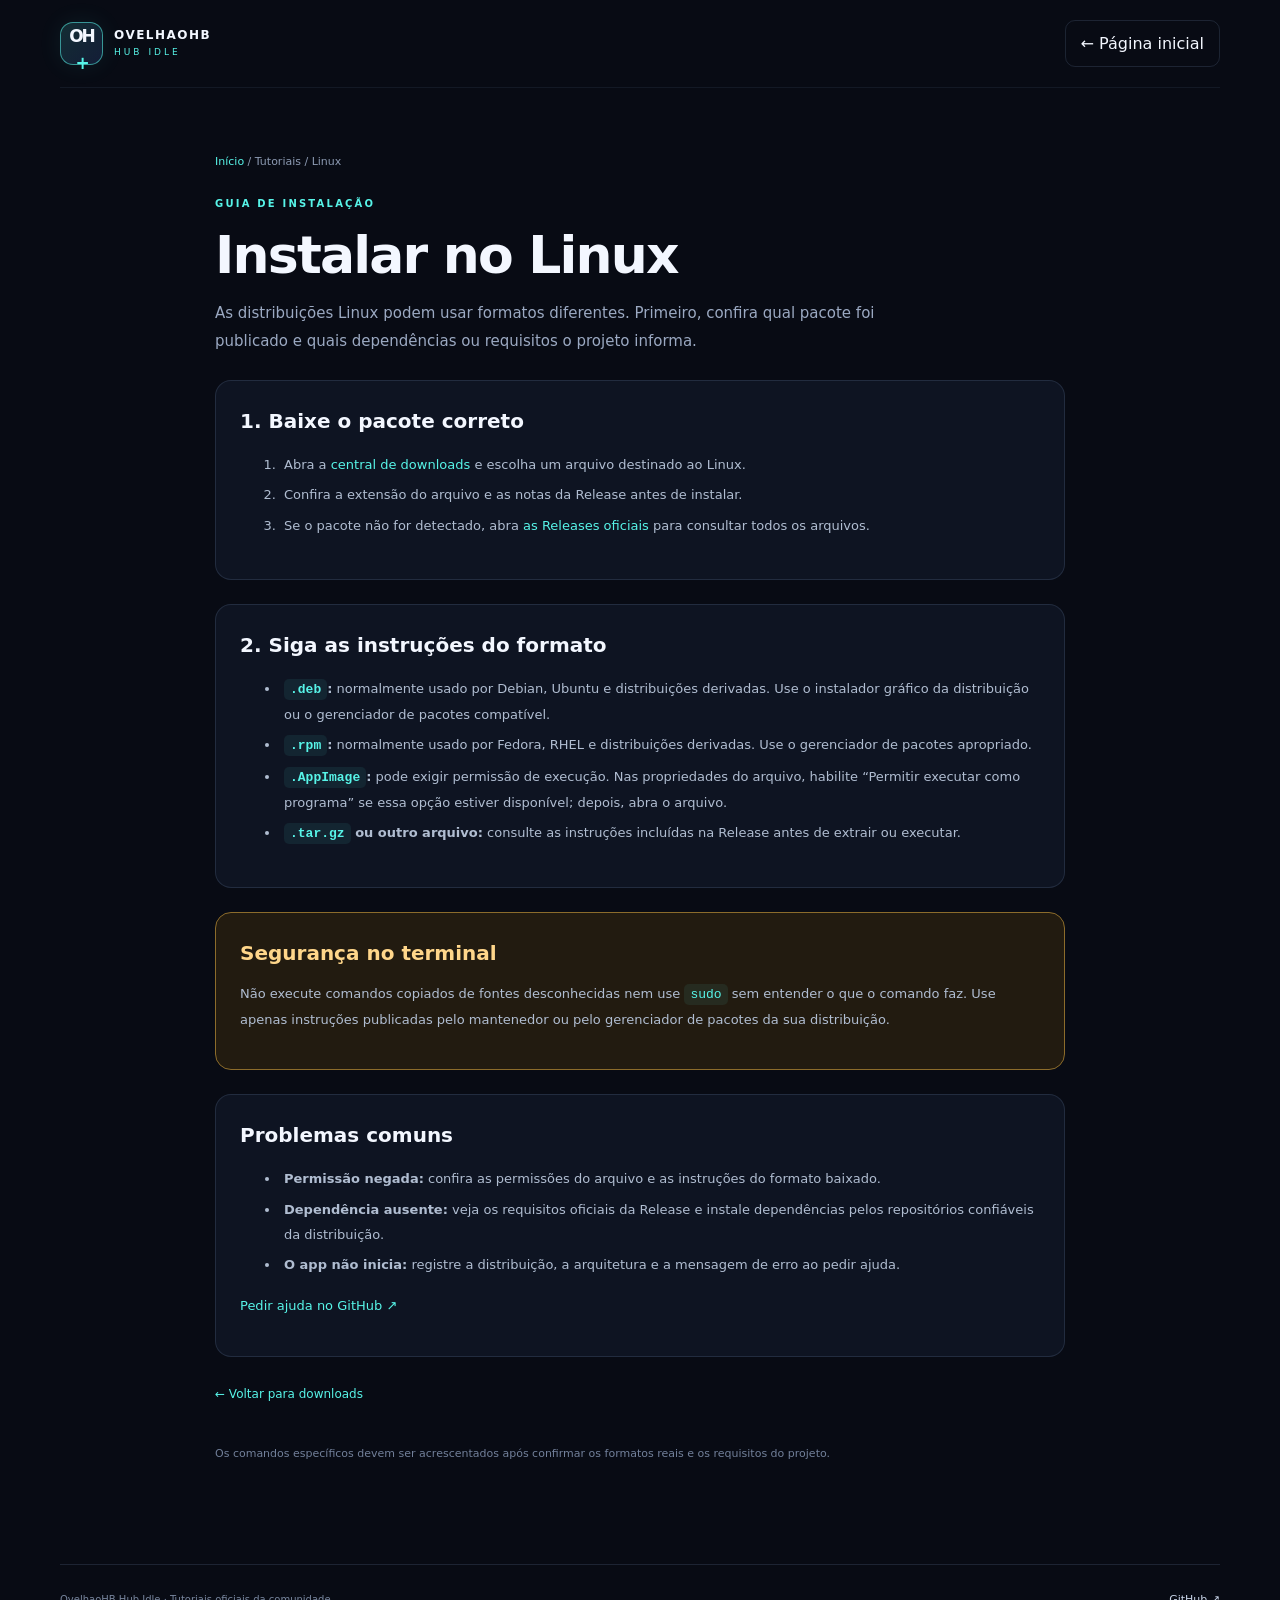
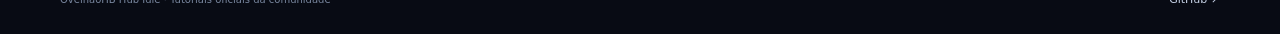
==== tutoriais/linux.html @ f55e3d2f "Add files via upload" ====
<!doctype html>
<html lang="pt-BR"><head><meta charset="utf-8"><meta name="viewport" content="width=device-width,initial-scale=1"><meta name="theme-color" content="#080b14"><title>Instalar no Linux — OvelhaoHB Hub Idle</title><link rel="icon" href="../assets/favicon.svg"><link rel="stylesheet" href="../assets/style.css"></head>
<body><header class="site-header wrap"><a class="brand" href="../"><span class="brand-mark">OH<span>+</span></span><span class="brand-copy"><strong>OVELHAOHB</strong><small>HUB IDLE</small></span></a><a class="nav-cta" href="../">← Página inicial</a></header><main class="wrap tutorial-main"><div class="breadcrumbs"><a href="../">Início</a> / Tutoriais / Linux</div><div class="eyebrow">GUIA DE INSTALAÇÃO</div><h1>Instalar no Linux</h1><p class="tutorial-intro">As distribuições Linux podem usar formatos diferentes. Primeiro, confira qual pacote foi publicado e quais dependências ou requisitos o projeto informa.</p>
<section class="tutorial-card"><h2>1. Baixe o pacote correto</h2><ol><li>Abra a <a href="../#downloads" style="color:var(--cyan)">central de downloads</a> e escolha um arquivo destinado ao Linux.</li><li>Confira a extensão do arquivo e as notas da Release antes de instalar.</li><li>Se o pacote não for detectado, abra <a href="https://github.com/ovelhaohb/ovelhaohb-hub-idle/releases" target="_blank" rel="noreferrer" style="color:var(--cyan)">as Releases oficiais</a> para consultar todos os arquivos.</li></ol></section>
<section class="tutorial-card"><h2>2. Siga as instruções do formato</h2><ul><li><strong><code>.deb</code>:</strong> normalmente usado por Debian, Ubuntu e distribuições derivadas. Use o instalador gráfico da distribuição ou o gerenciador de pacotes compatível.</li><li><strong><code>.rpm</code>:</strong> normalmente usado por Fedora, RHEL e distribuições derivadas. Use o gerenciador de pacotes apropriado.</li><li><strong><code>.AppImage</code>:</strong> pode exigir permissão de execução. Nas propriedades do arquivo, habilite “Permitir executar como programa” se essa opção estiver disponível; depois, abra o arquivo.</li><li><strong><code>.tar.gz</code> ou outro arquivo:</strong> consulte as instruções incluídas na Release antes de extrair ou executar.</li></ul></section>
<section class="tutorial-card warning"><h2>Segurança no terminal</h2><p>Não execute comandos copiados de fontes desconhecidas nem use <code>sudo</code> sem entender o que o comando faz. Use apenas instruções publicadas pelo mantenedor ou pelo gerenciador de pacotes da sua distribuição.</p></section>
<section class="tutorial-card"><h2>Problemas comuns</h2><ul><li><strong>Permissão negada:</strong> confira as permissões do arquivo e as instruções do formato baixado.</li><li><strong>Dependência ausente:</strong> veja os requisitos oficiais da Release e instale dependências pelos repositórios confiáveis da distribuição.</li><li><strong>O app não inicia:</strong> registre a distribuição, a arquitetura e a mensagem de erro ao pedir ajuda.</li></ul><p><a href="https://github.com/ovelhaohb/ovelhaohb-hub-idle/issues" target="_blank" rel="noreferrer" style="color:var(--cyan)">Pedir ajuda no GitHub ↗</a></p></section><a class="back-link" href="../#downloads">← Voltar para downloads</a><p class="tutorial-footer">Os comandos específicos devem ser acrescentados após confirmar os formatos reais e os requisitos do projeto.</p></main><footer class="site-footer wrap"><p>OvelhaoHB Hub Idle · Tutoriais oficiais da comunidade</p><a href="https://github.com/ovelhaohb/ovelhaohb-hub-idle" target="_blank" rel="noreferrer">GitHub ↗</a></footer></body></html>
---- assets/style.css ----
:root{--bg:#080b14;--panel:#0e1422;--panel2:#111a2b;--line:rgba(137,165,211,.16);--text:#f3f7ff;--muted:#9ba9c2;--cyan:#57f4e8;--blue:#5a86ff;--purple:#a66cff;--green:#70f0b2;--radius:22px}*{box-sizing:border-box}html{scroll-behavior:smooth;scroll-padding-top:90px}body{margin:0;background:var(--bg);color:var(--text);font-family:Inter,ui-sans-serif,system-ui,-apple-system,BlinkMacSystemFont,"Segoe UI",sans-serif;line-height:1.6;overflow-x:hidden}a{color:inherit;text-decoration:none}.wrap{width:min(1160px,calc(100% - 48px));margin-inline:auto}.ambient{position:absolute;pointer-events:none;filter:blur(90px);opacity:.13;border-radius:50%;z-index:-1}.ambient-one{width:400px;height:400px;background:#2e5eff;top:100px;right:-100px}.ambient-two{width:350px;height:350px;background:#7a2eff;top:650px;left:-180px}.site-header{height:88px;display:flex;align-items:center;justify-content:space-between;border-bottom:1px solid rgba(137,165,211,.09)}.brand{display:flex;align-items:center;gap:11px}.brand-mark{width:43px;height:43px;border:1px solid rgba(87,244,232,.55);background:linear-gradient(135deg,rgba(87,244,232,.15),rgba(90,134,255,.15));display:grid;place-items:center;border-radius:13px;font-weight:900;letter-spacing:-2px;font-size:17px;box-shadow:0 0 25px rgba(87,244,232,.08)}.brand-mark span{color:var(--cyan)}.brand-copy{display:grid;line-height:1.1;gap:5px;letter-spacing:1.5px}.brand-copy strong{font-size:12px}.brand-copy small{font-size:9px;color:var(--cyan);letter-spacing:3px}.nav{display:flex;align-items:center;gap:30px;color:#b4bfd3;font-size:13px}.nav a:hover,.site-footer>a:hover{color:var(--cyan)}.nav-cta{border:1px solid var(--line);padding:10px 15px;border-radius:10px;color:var(--text)!important}.menu-toggle{display:none;background:none;border:0;color:white;font-size:24px}.hero{display:grid;grid-template-columns:1.04fr .96fr;align-items:center;gap:40px;padding-top:70px;padding-bottom:85px;min-height:550px}.eyebrow{font-size:10px;letter-spacing:2.2px;font-weight:800;color:var(--cyan);display:flex;align-items:center;gap:9px}.pulse,.status-dot{width:7px;height:7px;border-radius:50%;background:var(--cyan);box-shadow:0 0 13px var(--cyan);display:inline-block}.hero h1{font-size:clamp(40px,5vw,65px);line-height:1.06;letter-spacing:-2.7px;margin:23px 0 20px;font-weight:850}.hero h1 span{background:linear-gradient(95deg,var(--cyan),#8a9dff 65%,var(--purple));color:transparent;background-clip:text}.hero-text{max-width:560px;color:var(--muted);font-size:15px;line-height:1.85}.hero-actions{display:flex;flex-wrap:wrap;gap:12px;margin-top:29px}.button{display:inline-flex;align-items:center;justify-content:center;gap:13px;border-radius:11px;padding:13px 18px;font-weight:750;font-size:12px;transition:transform .2s,border-color .2s;cursor:pointer}.button:hover{transform:translateY(-2px)}.button-primary{background:linear-gradient(100deg,var(--cyan),#81dfff);color:#071019;box-shadow:0 8px 28px rgba(87,244,232,.15)}.button-ghost,.button-outline{border:1px solid var(--line);color:#dce6f7;background:rgba(255,255,255,.02)}.button-ghost:hover,.button-outline:hover{border-color:rgba(87,244,232,.5)}.hero-meta{display:flex;align-items:center;gap:9px;color:#7f8da6;font-size:11px;margin-top:22px}.hero-art{height:390px;position:relative;display:grid;place-items:center;isolation:isolate}.grid-glow{position:absolute;inset:25px 0;background-image:linear-gradient(rgba(87,244,232,.05) 1px,transparent 1px),linear-gradient(90deg,rgba(87,244,232,.05) 1px,transparent 1px);background-size:28px 28px;mask-image:radial-gradient(ellipse,black,transparent 68%);z-index:-2}.orbit{position:absolute;border:1px solid rgba(87,244,232,.2);border-radius:50%;transform:rotate(-24deg)}.orbit-a{width:310px;height:310px;box-shadow:0 0 70px rgba(70,105,255,.1),inset 0 0 45px rgba(87,244,232,.04)}.orbit-b{width:370px;height:170px;border-color:rgba(166,108,255,.35);transform:rotate(42deg)}.core{width:178px;height:178px;border-radius:38px;border:1px solid rgba(87,244,232,.55);background:linear-gradient(145deg,rgba(17,34,54,.96),rgba(12,14,31,.96));display:flex;flex-direction:column;align-items:center;justify-content:center;box-shadow:0 0 60px rgba(87,244,232,.15),inset 0 0 35px rgba(87,244,232,.07);transform:rotate(-6deg);z-index:2}.core-symbol{font-size:49px;font-weight:900;letter-spacing:-5px;text-shadow:0 0 22px rgba(87,244,232,.3)}.core-symbol span{color:var(--cyan)}.core-label{font-size:9px;letter-spacing:4px;color:var(--cyan);margin-top:5px}.float-card{position:absolute;display:flex;align-items:center;gap:10px;padding:12px 14px;background:rgba(14,20,34,.9);border:1px solid var(--line);border-radius:13px;box-shadow:0 15px 50px #0005;backdrop-filter:blur(12px);z-index:3}.float-card span:nth-child(2){display:grid;gap:2px}.float-card b{font-size:9px;letter-spacing:1px}.float-card small{font-size:9px;color:var(--muted)}.float-card i{font-size:8px;color:var(--green);font-style:normal;margin-left:8px}.float-top{top:49px;right:0}.float-bottom{bottom:45px;left:-2px}.mini-icon{display:grid;place-items:center;width:29px;height:29px;border-radius:8px;background:rgba(87,244,232,.12);color:var(--cyan);font-size:19px}.mini-icon.purple{background:rgba(166,108,255,.15);color:#c3a0ff}.section-heading{display:flex;justify-content:space-between;align-items:end;gap:30px;margin-bottom:28px}.section-heading h2,.help-panel h2{font-size:clamp(27px,3vw,38px);line-height:1.2;letter-spacing:-1.2px;margin:10px 0 0}.section-heading>p{max-width:400px;color:var(--muted);font-size:12px;margin:0;line-height:1.8}.download-section{padding:20px 0 85px}.platform-grid{display:grid;grid-template-columns:repeat(3,1fr);gap:16px}.platform-card{background:linear-gradient(145deg,rgba(17,26,43,.92),rgba(10,14,25,.98));border:1px solid var(--line);border-radius:19px;padding:23px;position:relative;overflow:hidden;min-height:265px;display:flex;flex-direction:column}.platform-card:before{content:"";position:absolute;top:0;left:20px;right:20px;height:1px;background:linear-gradient(90deg,transparent,var(--accent),transparent);opacity:.8}.windows{--accent:var(--cyan)}.mac{--accent:#9c8aff}.linux{--accent:var(--green)}.platform-top{display:flex;align-items:center;justify-content:space-between}.os-icon{font-size:25px;width:49px;height:49px;display:grid;place-items:center;border-radius:14px;background:color-mix(in srgb,var(--accent) 11%,transparent);border:1px solid color-mix(in srgb,var(--accent) 28%,transparent);color:var(--accent)}.platform-tag{font-size:9px;letter-spacing:1.5px;color:#9aa9c0;border:1px solid var(--line);padding:5px 8px;border-radius:7px}.platform-card h3{font-size:20px;margin:17px 0 4px}.platform-card>p{font-size:12px;color:var(--muted);margin:0 0 17px;min-height:40px}.asset-result{font-size:11px;color:#c5d0e4;margin:0 0 16px;min-height:24px}.asset-result .loading-dot{display:inline-block;width:6px;height:6px;background:var(--accent);border-radius:50%;margin-right:7px;animation:pulse 1.1s infinite}.asset-link{display:flex;align-items:center;justify-content:space-between;gap:8px;padding:9px 10px;border-radius:9px;background:rgba(87,244,232,.07);border:1px solid rgba(87,244,232,.16);font-size:10px;color:#e7ffff;margin-bottom:6px;overflow-wrap:anywhere}.asset-link:hover{border-color:var(--accent)}.asset-link span{color:var(--accent);white-space:nowrap}.text-link{display:flex;justify-content:space-between;align-items:center;font-size:11px;color:var(--accent);margin-top:auto;padding-top:8px}.text-link span{font-size:17px}.release-bar{margin-top:19px;padding:18px 20px;border:1px solid var(--line);border-radius:15px;display:flex;justify-content:space-between;align-items:center;gap:20px;background:rgba(255,255,255,.018)}.release-bar>div{display:flex;align-items:center;gap:12px}.release-bar>div>span:nth-child(2){display:grid;gap:2px}.release-bar strong{font-size:12px}.release-bar small{font-size:11px;color:var(--muted)}.release-icon{width:34px;height:34px;border-radius:10px;display:grid;place-items:center;color:var(--cyan);background:rgba(87,244,232,.1);font-size:18px}.api-note{color:#71819c;font-size:10px;margin:12px 2px 0}.features-section{padding:75px 0 85px;background:linear-gradient(180deg,transparent,rgba(16,23,42,.65),transparent);border-top:1px solid rgba(137,165,211,.06);border-bottom:1px solid rgba(137,165,211,.06)}.feature-grid{display:grid;grid-template-columns:repeat(3,1fr);gap:16px}.feature{padding:23px;border:1px solid var(--line);border-radius:17px;background:rgba(9,13,23,.6)}.feature-icon{width:38px;height:38px;border-radius:11px;display:grid;place-items:center;font-size:22px;margin-bottom:17px}.feature-icon.cyan{color:var(--cyan);background:#57f4e817}.feature-icon.violet{color:#c4a5ff;background:#a66cff19}.feature-icon.green{color:var(--green);background:#70f0b217}.feature h3{font-size:15px;margin:0 0 6px}.feature p{font-size:12px;color:var(--muted);margin:0;line-height:1.8}.notice{display:flex;align-items:flex-start;gap:12px;margin-top:18px;padding:14px 17px;border-radius:12px;background:rgba(90,134,255,.06);border:1px solid rgba(90,134,255,.15)}.notice-symbol{width:22px;height:22px;display:grid;place-items:center;border:1px solid #7898ff;border-radius:50%;font-size:12px;color:#a8bbff;flex-shrink:0}.notice p{margin:0;color:var(--muted);font-size:11px;line-height:1.8}.notice strong{color:#dbe4ff}.help-section{padding-top:76px;padding-bottom:70px}.help-panel{border:1px solid rgba(87,244,232,.2);border-radius:22px;background:radial-gradient(ellipse at 85% 30%,rgba(86,74,190,.2),transparent 45%),linear-gradient(110deg,#10192a,#0b1020);padding:37px 40px;display:flex;justify-content:space-between;align-items:center;overflow:hidden;min-height:230px}.help-copy{max-width:610px}.help-panel h2{margin:10px 0}.help-panel p{font-size:13px;color:var(--muted);max-width:540px}.help-links{display:flex;gap:20px;margin-top:20px;flex-wrap:wrap}.help-links a{font-size:11px;color:var(--cyan)}.help-graphic{width:150px;height:150px;position:relative;display:grid;place-items:center;flex-shrink:0;margin:0 30px}.help-ring{width:112px;height:112px;border-radius:50%;border:1px solid rgba(87,244,232,.5);display:grid;place-items:center;font-size:57px;font-weight:800;color:var(--cyan);box-shadow:0 0 50px rgba(87,244,232,.12),inset 0 0 30px rgba(87,244,232,.08)}.spark{position:absolute;color:var(--purple);font-size:25px}.spark-one{top:4px;right:0}.spark-two{bottom:3px;left:0;color:var(--cyan)}.site-footer{border-top:1px solid var(--line);padding:26px 0 30px;display:flex;align-items:center;gap:24px;flex-wrap:wrap}.brand-small .brand-mark{width:35px;height:35px;border-radius:10px;font-size:14px}.brand-small .brand-copy strong{font-size:10px}.brand-small .brand-copy small{font-size:8px}.site-footer p{font-size:10px;color:#78869e;max-width:390px;margin:0 auto 0 0}.site-footer>a:not(.brand){font-size:11px;color:#c8d4e8}.copyright{width:100%;font-size:10px;color:#5e6b82}.tutorial-main{padding:65px 0 90px;max-width:850px}.breadcrumbs{font-size:11px;color:#8d9bb3;margin-bottom:25px}.breadcrumbs a{color:var(--cyan)}.tutorial-main h1{font-size:clamp(35px,5vw,52px);line-height:1.1;letter-spacing:-1.8px;margin:15px 0}.tutorial-intro{color:var(--muted);font-size:15px;max-width:700px;line-height:1.9}.tutorial-card{border:1px solid var(--line);background:var(--panel);padding:24px;border-radius:16px;margin-top:24px}.tutorial-card h2{font-size:20px;margin:0 0 12px}.tutorial-card p,.tutorial-card li{color:#b0bdd1;font-size:13px;line-height:1.9}.tutorial-card li{padding-left:4px;margin:6px 0}.tutorial-card code{color:var(--cyan);background:#57f4e812;padding:3px 6px;border-radius:5px}.warning{border-color:#8c6c2b;background:#221b10}.warning h2{color:#ffd68a}.back-link{display:inline-flex;margin-top:28px;color:var(--cyan);font-size:12px}.tutorial-footer{margin-top:40px;color:#72809a;font-size:11px}@keyframes pulse{50%{opacity:.35}}@media(max-width:800px){.nav{gap:15px}.hero{grid-template-columns:1fr;padding-top:55px;gap:10px}.hero-copy{max-width:650px}.hero-art{height:330px}.platform-grid,.feature-grid{grid-template-columns:1fr}.platform-card{min-height:235px}.section-heading{align-items:flex-start;flex-direction:column;gap:12px}.section-heading>p{max-width:600px}.help-graphic{margin-right:0}.site-footer p{max-width:100%;width:100%;order:3}.copyright{order:4}}@media(max-width:600px){.wrap{width:calc(100% - 32px)}.site-header{height:72px}.menu-toggle{display:block}.nav{display:none;position:absolute;top:70px;left:16px;right:16px;z-index:20;padding:16px;border:1px solid var(--line);border-radius:13px;background:#0c1220;flex-direction:column;align-items:stretch}.nav.open{display:flex}.nav-cta{text-align:center}.hero{padding-top:42px;padding-bottom:50px}.hero h1{font-size:43px;letter-spacing:-1.9px}.hero-text{font-size:13px}.hero-actions{flex-direction:column;align-items:stretch}.button{min-height:45px}.hero-art{height:280px;transform:scale(.92);margin-inline:-15px}.orbit-a{width:260px;height:260px}.orbit-b{width:300px;height:140px}.core{width:145px;height:145px;border-radius:31px}.core-symbol{font-size:40px}.float-top{right:0;top:25px}.float-bottom{left:0;bottom:22px}.download-section{padding-bottom:60px}.release-bar{align-items:flex-start;flex-direction:column}.release-bar .button{width:100%}.features-section{padding:55px 0}.help-panel{padding:27px 23px}.help-graphic{display:none}.help-panel p{font-size:12px}.site-footer{gap:15px}.tutorial-main{padding-top:40px}.tutorial-card{padding:19px}}
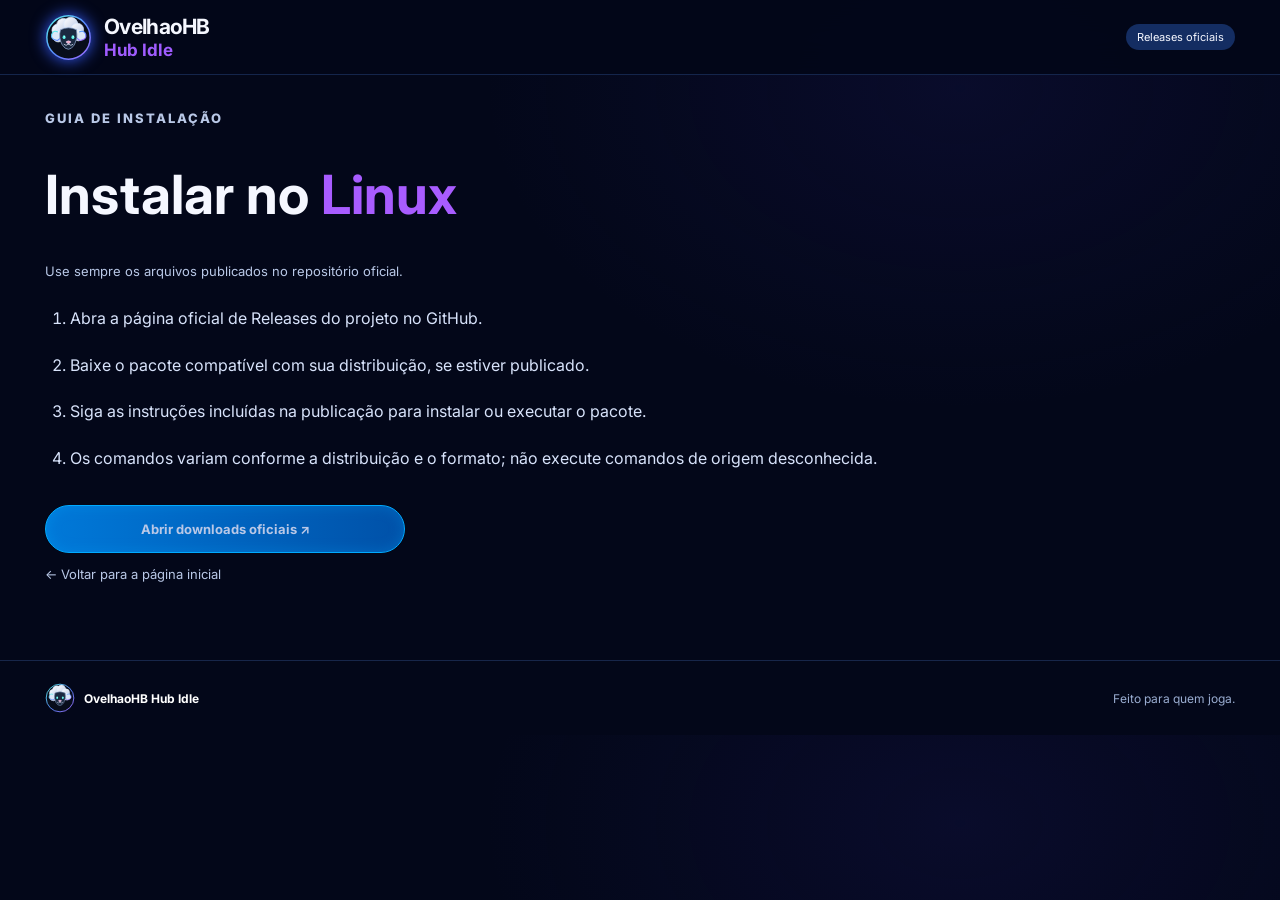
==== commit 24789e98: "Add files via upload" ====
--- a/tutoriais/linux.html
+++ b/tutoriais/linux.html
@@ -1,7 +1 @@
-<!doctype html>
-<html lang="pt-BR"><head><meta charset="utf-8"><meta name="viewport" content="width=device-width,initial-scale=1"><meta name="theme-color" content="#080b14"><title>Instalar no Linux — OvelhaoHB Hub Idle</title><link rel="icon" href="../assets/favicon.svg"><link rel="stylesheet" href="../assets/style.css"></head>
-<body><header class="site-header wrap"><a class="brand" href="../"><span class="brand-mark">OH<span>+</span></span><span class="brand-copy"><strong>OVELHAOHB</strong><small>HUB IDLE</small></span></a><a class="nav-cta" href="../">← Página inicial</a></header><main class="wrap tutorial-main"><div class="breadcrumbs"><a href="../">Início</a> / Tutoriais / Linux</div><div class="eyebrow">GUIA DE INSTALAÇÃO</div><h1>Instalar no Linux</h1><p class="tutorial-intro">As distribuições Linux podem usar formatos diferentes. Primeiro, confira qual pacote foi publicado e quais dependências ou requisitos o projeto informa.</p>
-<section class="tutorial-card"><h2>1. Baixe o pacote correto</h2><ol><li>Abra a <a href="../#downloads" style="color:var(--cyan)">central de downloads</a> e escolha um arquivo destinado ao Linux.</li><li>Confira a extensão do arquivo e as notas da Release antes de instalar.</li><li>Se o pacote não for detectado, abra <a href="https://github.com/ovelhaohb/ovelhaohb-hub-idle/releases" target="_blank" rel="noreferrer" style="color:var(--cyan)">as Releases oficiais</a> para consultar todos os arquivos.</li></ol></section>
-<section class="tutorial-card"><h2>2. Siga as instruções do formato</h2><ul><li><strong><code>.deb</code>:</strong> normalmente usado por Debian, Ubuntu e distribuições derivadas. Use o instalador gráfico da distribuição ou o gerenciador de pacotes compatível.</li><li><strong><code>.rpm</code>:</strong> normalmente usado por Fedora, RHEL e distribuições derivadas. Use o gerenciador de pacotes apropriado.</li><li><strong><code>.AppImage</code>:</strong> pode exigir permissão de execução. Nas propriedades do arquivo, habilite “Permitir executar como programa” se essa opção estiver disponível; depois, abra o arquivo.</li><li><strong><code>.tar.gz</code> ou outro arquivo:</strong> consulte as instruções incluídas na Release antes de extrair ou executar.</li></ul></section>
-<section class="tutorial-card warning"><h2>Segurança no terminal</h2><p>Não execute comandos copiados de fontes desconhecidas nem use <code>sudo</code> sem entender o que o comando faz. Use apenas instruções publicadas pelo mantenedor ou pelo gerenciador de pacotes da sua distribuição.</p></section>
-<section class="tutorial-card"><h2>Problemas comuns</h2><ul><li><strong>Permissão negada:</strong> confira as permissões do arquivo e as instruções do formato baixado.</li><li><strong>Dependência ausente:</strong> veja os requisitos oficiais da Release e instale dependências pelos repositórios confiáveis da distribuição.</li><li><strong>O app não inicia:</strong> registre a distribuição, a arquitetura e a mensagem de erro ao pedir ajuda.</li></ul><p><a href="https://github.com/ovelhaohb/ovelhaohb-hub-idle/issues" target="_blank" rel="noreferrer" style="color:var(--cyan)">Pedir ajuda no GitHub ↗</a></p></section><a class="back-link" href="../#downloads">← Voltar para downloads</a><p class="tutorial-footer">Os comandos específicos devem ser acrescentados após confirmar os formatos reais e os requisitos do projeto.</p></main><footer class="site-footer wrap"><p>OvelhaoHB Hub Idle · Tutoriais oficiais da comunidade</p><a href="https://github.com/ovelhaohb/ovelhaohb-hub-idle" target="_blank" rel="noreferrer">GitHub ↗</a></footer></body></html>
+<!doctype html><html lang="pt-BR"><head><meta charset="utf-8"><meta name="viewport" content="width=device-width,initial-scale=1"><title>Instalação Linux — OvelhaoHB Hub Idle</title><link rel="icon" href="../assets/ovelha-logo.svg" type="image/svg+xml"><link rel="stylesheet" href="../assets/style.css"></head><body><header class="topbar"><a class="brand" href="../index.html"><img src="../assets/ovelha-logo.svg" alt="Ovelha"><span><b>OvelhaoHB</b><strong>Hub Idle</strong></span></a><a class="release-pill" href="https://github.com/ovelhaohb/ovelhaohb-hub-idle/releases">Releases oficiais</a></header><main class="extra" style="min-height:65vh"><p class="eyebrow">GUIA DE INSTALAÇÃO</p><h1 style="font-size:clamp(32px,5vw,54px)">Instalar no <span style="color:#a85cff">Linux</span></h1><p>Use sempre os arquivos publicados no repositório oficial.</p><ol class="steps"><li>Abra a página oficial de Releases do projeto no GitHub.</li><li>Baixe o pacote compatível com sua distribuição, se estiver publicado.</li><li>Siga as instruções incluídas na publicação para instalar ou executar o pacote.</li><li>Os comandos variam conforme a distribuição e o formato; não execute comandos de origem desconhecida.</li></ol><p><a class="download-button" style="max-width:360px;margin-top:24px" href="https://github.com/ovelhaohb/ovelhaohb-hub-idle/releases">Abrir downloads oficiais ↗</a></p><p><a href="../index.html">← Voltar para a página inicial</a></p></main><footer><a class="footer-brand" href="../index.html"><img src="../assets/ovelha-logo.svg" alt=""> OvelhaoHB Hub Idle</a><span>Feito para quem joga.</span></footer></body></html>
--- a/assets/style.css
+++ b/assets/style.css
@@ -1 +1,2 @@
-:root{--bg:#080b14;--panel:#0e1422;--panel2:#111a2b;--line:rgba(137,165,211,.16);--text:#f3f7ff;--muted:#9ba9c2;--cyan:#57f4e8;--blue:#5a86ff;--purple:#a66cff;--green:#70f0b2;--radius:22px}*{box-sizing:border-box}html{scroll-behavior:smooth;scroll-padding-top:90px}body{margin:0;background:var(--bg);color:var(--text);font-family:Inter,ui-sans-serif,system-ui,-apple-system,BlinkMacSystemFont,"Segoe UI",sans-serif;line-height:1.6;overflow-x:hidden}a{color:inherit;text-decoration:none}.wrap{width:min(1160px,calc(100% - 48px));margin-inline:auto}.ambient{position:absolute;pointer-events:none;filter:blur(90px);opacity:.13;border-radius:50%;z-index:-1}.ambient-one{width:400px;height:400px;background:#2e5eff;top:100px;right:-100px}.ambient-two{width:350px;height:350px;background:#7a2eff;top:650px;left:-180px}.site-header{height:88px;display:flex;align-items:center;justify-content:space-between;border-bottom:1px solid rgba(137,165,211,.09)}.brand{display:flex;align-items:center;gap:11px}.brand-mark{width:43px;height:43px;border:1px solid rgba(87,244,232,.55);background:linear-gradient(135deg,rgba(87,244,232,.15),rgba(90,134,255,.15));display:grid;place-items:center;border-radius:13px;font-weight:900;letter-spacing:-2px;font-size:17px;box-shadow:0 0 25px rgba(87,244,232,.08)}.brand-mark span{color:var(--cyan)}.brand-copy{display:grid;line-height:1.1;gap:5px;letter-spacing:1.5px}.brand-copy strong{font-size:12px}.brand-copy small{font-size:9px;color:var(--cyan);letter-spacing:3px}.nav{display:flex;align-items:center;gap:30px;color:#b4bfd3;font-size:13px}.nav a:hover,.site-footer>a:hover{color:var(--cyan)}.nav-cta{border:1px solid var(--line);padding:10px 15px;border-radius:10px;color:var(--text)!important}.menu-toggle{display:none;background:none;border:0;color:white;font-size:24px}.hero{display:grid;grid-template-columns:1.04fr .96fr;align-items:center;gap:40px;padding-top:70px;padding-bottom:85px;min-height:550px}.eyebrow{font-size:10px;letter-spacing:2.2px;font-weight:800;color:var(--cyan);display:flex;align-items:center;gap:9px}.pulse,.status-dot{width:7px;height:7px;border-radius:50%;background:var(--cyan);box-shadow:0 0 13px var(--cyan);display:inline-block}.hero h1{font-size:clamp(40px,5vw,65px);line-height:1.06;letter-spacing:-2.7px;margin:23px 0 20px;font-weight:850}.hero h1 span{background:linear-gradient(95deg,var(--cyan),#8a9dff 65%,var(--purple));color:transparent;background-clip:text}.hero-text{max-width:560px;color:var(--muted);font-size:15px;line-height:1.85}.hero-actions{display:flex;flex-wrap:wrap;gap:12px;margin-top:29px}.button{display:inline-flex;align-items:center;justify-content:center;gap:13px;border-radius:11px;padding:13px 18px;font-weight:750;font-size:12px;transition:transform .2s,border-color .2s;cursor:pointer}.button:hover{transform:translateY(-2px)}.button-primary{background:linear-gradient(100deg,var(--cyan),#81dfff);color:#071019;box-shadow:0 8px 28px rgba(87,244,232,.15)}.button-ghost,.button-outline{border:1px solid var(--line);color:#dce6f7;background:rgba(255,255,255,.02)}.button-ghost:hover,.button-outline:hover{border-color:rgba(87,244,232,.5)}.hero-meta{display:flex;align-items:center;gap:9px;color:#7f8da6;font-size:11px;margin-top:22px}.hero-art{height:390px;position:relative;display:grid;place-items:center;isolation:isolate}.grid-glow{position:absolute;inset:25px 0;background-image:linear-gradient(rgba(87,244,232,.05) 1px,transparent 1px),linear-gradient(90deg,rgba(87,244,232,.05) 1px,transparent 1px);background-size:28px 28px;mask-image:radial-gradient(ellipse,black,transparent 68%);z-index:-2}.orbit{position:absolute;border:1px solid rgba(87,244,232,.2);border-radius:50%;transform:rotate(-24deg)}.orbit-a{width:310px;height:310px;box-shadow:0 0 70px rgba(70,105,255,.1),inset 0 0 45px rgba(87,244,232,.04)}.orbit-b{width:370px;height:170px;border-color:rgba(166,108,255,.35);transform:rotate(42deg)}.core{width:178px;height:178px;border-radius:38px;border:1px solid rgba(87,244,232,.55);background:linear-gradient(145deg,rgba(17,34,54,.96),rgba(12,14,31,.96));display:flex;flex-direction:column;align-items:center;justify-content:center;box-shadow:0 0 60px rgba(87,244,232,.15),inset 0 0 35px rgba(87,244,232,.07);transform:rotate(-6deg);z-index:2}.core-symbol{font-size:49px;font-weight:900;letter-spacing:-5px;text-shadow:0 0 22px rgba(87,244,232,.3)}.core-symbol span{color:var(--cyan)}.core-label{font-size:9px;letter-spacing:4px;color:var(--cyan);margin-top:5px}.float-card{position:absolute;display:flex;align-items:center;gap:10px;padding:12px 14px;background:rgba(14,20,34,.9);border:1px solid var(--line);border-radius:13px;box-shadow:0 15px 50px #0005;backdrop-filter:blur(12px);z-index:3}.float-card span:nth-child(2){display:grid;gap:2px}.float-card b{font-size:9px;letter-spacing:1px}.float-card small{font-size:9px;color:var(--muted)}.float-card i{font-size:8px;color:var(--green);font-style:normal;margin-left:8px}.float-top{top:49px;right:0}.float-bottom{bottom:45px;left:-2px}.mini-icon{display:grid;place-items:center;width:29px;height:29px;border-radius:8px;background:rgba(87,244,232,.12);color:var(--cyan);font-size:19px}.mini-icon.purple{background:rgba(166,108,255,.15);color:#c3a0ff}.section-heading{display:flex;justify-content:space-between;align-items:end;gap:30px;margin-bottom:28px}.section-heading h2,.help-panel h2{font-size:clamp(27px,3vw,38px);line-height:1.2;letter-spacing:-1.2px;margin:10px 0 0}.section-heading>p{max-width:400px;color:var(--muted);font-size:12px;margin:0;line-height:1.8}.download-section{padding:20px 0 85px}.platform-grid{display:grid;grid-template-columns:repeat(3,1fr);gap:16px}.platform-card{background:linear-gradient(145deg,rgba(17,26,43,.92),rgba(10,14,25,.98));border:1px solid var(--line);border-radius:19px;padding:23px;position:relative;overflow:hidden;min-height:265px;display:flex;flex-direction:column}.platform-card:before{content:"";position:absolute;top:0;left:20px;right:20px;height:1px;background:linear-gradient(90deg,transparent,var(--accent),transparent);opacity:.8}.windows{--accent:var(--cyan)}.mac{--accent:#9c8aff}.linux{--accent:var(--green)}.platform-top{display:flex;align-items:center;justify-content:space-between}.os-icon{font-size:25px;width:49px;height:49px;display:grid;place-items:center;border-radius:14px;background:color-mix(in srgb,var(--accent) 11%,transparent);border:1px solid color-mix(in srgb,var(--accent) 28%,transparent);color:var(--accent)}.platform-tag{font-size:9px;letter-spacing:1.5px;color:#9aa9c0;border:1px solid var(--line);padding:5px 8px;border-radius:7px}.platform-card h3{font-size:20px;margin:17px 0 4px}.platform-card>p{font-size:12px;color:var(--muted);margin:0 0 17px;min-height:40px}.asset-result{font-size:11px;color:#c5d0e4;margin:0 0 16px;min-height:24px}.asset-result .loading-dot{display:inline-block;width:6px;height:6px;background:var(--accent);border-radius:50%;margin-right:7px;animation:pulse 1.1s infinite}.asset-link{display:flex;align-items:center;justify-content:space-between;gap:8px;padding:9px 10px;border-radius:9px;background:rgba(87,244,232,.07);border:1px solid rgba(87,244,232,.16);font-size:10px;color:#e7ffff;margin-bottom:6px;overflow-wrap:anywhere}.asset-link:hover{border-color:var(--accent)}.asset-link span{color:var(--accent);white-space:nowrap}.text-link{display:flex;justify-content:space-between;align-items:center;font-size:11px;color:var(--accent);margin-top:auto;padding-top:8px}.text-link span{font-size:17px}.release-bar{margin-top:19px;padding:18px 20px;border:1px solid var(--line);border-radius:15px;display:flex;justify-content:space-between;align-items:center;gap:20px;background:rgba(255,255,255,.018)}.release-bar>div{display:flex;align-items:center;gap:12px}.release-bar>div>span:nth-child(2){display:grid;gap:2px}.release-bar strong{font-size:12px}.release-bar small{font-size:11px;color:var(--muted)}.release-icon{width:34px;height:34px;border-radius:10px;display:grid;place-items:center;color:var(--cyan);background:rgba(87,244,232,.1);font-size:18px}.api-note{color:#71819c;font-size:10px;margin:12px 2px 0}.features-section{padding:75px 0 85px;background:linear-gradient(180deg,transparent,rgba(16,23,42,.65),transparent);border-top:1px solid rgba(137,165,211,.06);border-bottom:1px solid rgba(137,165,211,.06)}.feature-grid{display:grid;grid-template-columns:repeat(3,1fr);gap:16px}.feature{padding:23px;border:1px solid var(--line);border-radius:17px;background:rgba(9,13,23,.6)}.feature-icon{width:38px;height:38px;border-radius:11px;display:grid;place-items:center;font-size:22px;margin-bottom:17px}.feature-icon.cyan{color:var(--cyan);background:#57f4e817}.feature-icon.violet{color:#c4a5ff;background:#a66cff19}.feature-icon.green{color:var(--green);background:#70f0b217}.feature h3{font-size:15px;margin:0 0 6px}.feature p{font-size:12px;color:var(--muted);margin:0;line-height:1.8}.notice{display:flex;align-items:flex-start;gap:12px;margin-top:18px;padding:14px 17px;border-radius:12px;background:rgba(90,134,255,.06);border:1px solid rgba(90,134,255,.15)}.notice-symbol{width:22px;height:22px;display:grid;place-items:center;border:1px solid #7898ff;border-radius:50%;font-size:12px;color:#a8bbff;flex-shrink:0}.notice p{margin:0;color:var(--muted);font-size:11px;line-height:1.8}.notice strong{color:#dbe4ff}.help-section{padding-top:76px;padding-bottom:70px}.help-panel{border:1px solid rgba(87,244,232,.2);border-radius:22px;background:radial-gradient(ellipse at 85% 30%,rgba(86,74,190,.2),transparent 45%),linear-gradient(110deg,#10192a,#0b1020);padding:37px 40px;display:flex;justify-content:space-between;align-items:center;overflow:hidden;min-height:230px}.help-copy{max-width:610px}.help-panel h2{margin:10px 0}.help-panel p{font-size:13px;color:var(--muted);max-width:540px}.help-links{display:flex;gap:20px;margin-top:20px;flex-wrap:wrap}.help-links a{font-size:11px;color:var(--cyan)}.help-graphic{width:150px;height:150px;position:relative;display:grid;place-items:center;flex-shrink:0;margin:0 30px}.help-ring{width:112px;height:112px;border-radius:50%;border:1px solid rgba(87,244,232,.5);display:grid;place-items:center;font-size:57px;font-weight:800;color:var(--cyan);box-shadow:0 0 50px rgba(87,244,232,.12),inset 0 0 30px rgba(87,244,232,.08)}.spark{position:absolute;color:var(--purple);font-size:25px}.spark-one{top:4px;right:0}.spark-two{bottom:3px;left:0;color:var(--cyan)}.site-footer{border-top:1px solid var(--line);padding:26px 0 30px;display:flex;align-items:center;gap:24px;flex-wrap:wrap}.brand-small .brand-mark{width:35px;height:35px;border-radius:10px;font-size:14px}.brand-small .brand-copy strong{font-size:10px}.brand-small .brand-copy small{font-size:8px}.site-footer p{font-size:10px;color:#78869e;max-width:390px;margin:0 auto 0 0}.site-footer>a:not(.brand){font-size:11px;color:#c8d4e8}.copyright{width:100%;font-size:10px;color:#5e6b82}.tutorial-main{padding:65px 0 90px;max-width:850px}.breadcrumbs{font-size:11px;color:#8d9bb3;margin-bottom:25px}.breadcrumbs a{color:var(--cyan)}.tutorial-main h1{font-size:clamp(35px,5vw,52px);line-height:1.1;letter-spacing:-1.8px;margin:15px 0}.tutorial-intro{color:var(--muted);font-size:15px;max-width:700px;line-height:1.9}.tutorial-card{border:1px solid var(--line);background:var(--panel);padding:24px;border-radius:16px;margin-top:24px}.tutorial-card h2{font-size:20px;margin:0 0 12px}.tutorial-card p,.tutorial-card li{color:#b0bdd1;font-size:13px;line-height:1.9}.tutorial-card li{padding-left:4px;margin:6px 0}.tutorial-card code{color:var(--cyan);background:#57f4e812;padding:3px 6px;border-radius:5px}.warning{border-color:#8c6c2b;background:#221b10}.warning h2{color:#ffd68a}.back-link{display:inline-flex;margin-top:28px;color:var(--cyan);font-size:12px}.tutorial-footer{margin-top:40px;color:#72809a;font-size:11px}@keyframes pulse{50%{opacity:.35}}@media(max-width:800px){.nav{gap:15px}.hero{grid-template-columns:1fr;padding-top:55px;gap:10px}.hero-copy{max-width:650px}.hero-art{height:330px}.platform-grid,.feature-grid{grid-template-columns:1fr}.platform-card{min-height:235px}.section-heading{align-items:flex-start;flex-direction:column;gap:12px}.section-heading>p{max-width:600px}.help-graphic{margin-right:0}.site-footer p{max-width:100%;width:100%;order:3}.copyright{order:4}}@media(max-width:600px){.wrap{width:calc(100% - 32px)}.site-header{height:72px}.menu-toggle{display:block}.nav{display:none;position:absolute;top:70px;left:16px;right:16px;z-index:20;padding:16px;border:1px solid var(--line);border-radius:13px;background:#0c1220;flex-direction:column;align-items:stretch}.nav.open{display:flex}.nav-cta{text-align:center}.hero{padding-top:42px;padding-bottom:50px}.hero h1{font-size:43px;letter-spacing:-1.9px}.hero-text{font-size:13px}.hero-actions{flex-direction:column;align-items:stretch}.button{min-height:45px}.hero-art{height:280px;transform:scale(.92);margin-inline:-15px}.orbit-a{width:260px;height:260px}.orbit-b{width:300px;height:140px}.core{width:145px;height:145px;border-radius:31px}.core-symbol{font-size:40px}.float-top{right:0;top:25px}.float-bottom{left:0;bottom:22px}.download-section{padding-bottom:60px}.release-bar{align-items:flex-start;flex-direction:column}.release-bar .button{width:100%}.features-section{padding:55px 0}.help-panel{padding:27px 23px}.help-graphic{display:none}.help-panel p{font-size:12px}.site-footer{gap:15px}.tutorial-main{padding-top:40px}.tutorial-card{padding:19px}}
+@import url('https://fonts.googleapis.com/css2?family=Inter:wght@400;500;600;700;800;900&display=swap');
+:root{--bg:#030719;--text:#f5f7ff;--muted:#b9c8e7}*{box-sizing:border-box}html{scroll-behavior:smooth;scroll-padding-top:85px}body{margin:0;background:radial-gradient(ellipse at 75% 12%,rgba(38,35,132,.17),transparent 35%),var(--bg);color:var(--text);font-family:Inter,system-ui,sans-serif}a{color:inherit;text-decoration:none}.topbar{height:75px;padding:0 max(calc((100vw - 1190px)/2),24px);display:flex;align-items:center;justify-content:space-between;border-bottom:1px solid #14254b;background:rgba(3,7,25,.95);position:sticky;top:0;z-index:10;backdrop-filter:blur(18px)}.brand{display:flex;align-items:center;gap:12px;min-width:230px}.brand img{width:47px;height:47px;filter:drop-shadow(0 0 8px #365cff)}.brand span{display:grid;line-height:1.1}.brand b{font-size:21px;letter-spacing:-.7px}.brand strong{font-size:17px;color:#a05cff;margin-top:3px}.nav{display:flex;align-items:center;gap:27px;height:100%}.nav a{height:100%;display:flex;align-items:center;gap:9px;color:#c4d0ec;font-size:14px;position:relative;white-space:nowrap}.nav a.active{color:white}.nav a.active:after{content:"";position:absolute;bottom:0;left:0;right:0;height:4px;border-radius:5px 5px 0 0;background:linear-gradient(90deg,#178bff,#a000ff);box-shadow:0 0 14px #9b36ff}.top-actions{display:flex;align-items:center;gap:10px;font-size:13px}.release-pill{padding:6px 11px;border-radius:18px;background:#142d62;font-size:11px}.menu-toggle{display:none;background:none;border:0;color:white;font-size:25px}.hero{max-width:1190px;margin:auto;min-height:405px;display:grid;grid-template-columns:48% 52%;align-items:center;position:relative;overflow:hidden}.hero-copy{padding:42px 0 35px 8px;z-index:1}.eyebrow{color:#6664ff;font-size:15px;font-weight:800;letter-spacing:2px;margin:0 0 10px}.hero h1{font-size:68px;line-height:1.03;letter-spacing:-3px;margin:0 0 14px;font-weight:900}.hero h1 span{background:linear-gradient(90deg,#a000ff,#197bff);background-clip:text;color:transparent}.hero-description{font-size:17px;line-height:1.65;color:#c7d5f2;max-width:520px;margin:0}.benefits{display:flex;gap:28px;margin-top:27px}.benefits>div{display:flex;align-items:center;gap:10px;color:#d5e0fb;font-size:12px;line-height:1.45}.benefits i{width:45px;height:45px;border-radius:50%;background:#100b30;display:grid;place-items:center;color:#a53dff;font-size:26px;font-style:normal}.hero-art{height:405px;position:relative;display:flex;align-items:center;justify-content:center}.hero-art:before{content:"";position:absolute;inset:0;background:linear-gradient(90deg,var(--bg),transparent 24%,transparent 78%,var(--bg)),repeating-linear-gradient(130deg,transparent 0 65px,rgba(25,80,255,.09) 67px 69px,transparent 72px 115px)}.hero-art img{position:relative;width:min(100%,535px);height:390px;object-fit:contain;z-index:2;filter:drop-shadow(0 0 24px rgba(85,35,255,.35))}.hero-glow{position:absolute;width:330px;height:330px;border-radius:50%;background:#1428b9;filter:blur(85px);opacity:.28}.orbit{position:absolute;border-radius:50%;border:4px solid transparent;z-index:1}.orbit-one{width:330px;height:330px;border-top-color:#a000ff;border-right-color:#176eff;transform:rotate(-25deg);box-shadow:0 0 18px #551bff}.orbit-two{width:285px;height:285px;border-left-color:#672cff;border-bottom-color:#00baff;transform:rotate(22deg);opacity:.7}.section{border-top:1px solid #14244a}.downloads{padding:30px max(calc((100vw - 1190px)/2),24px) 24px}.section-heading{display:flex;align-items:center;justify-content:center;gap:45px}.section-heading>span{height:1px;width:190px;background:linear-gradient(90deg,#146fff,#a000ff)}.section-heading h2{font-size:29px;letter-spacing:-1px;margin:0;white-space:nowrap}.section-heading em{font-style:normal;background:linear-gradient(90deg,#7b7cff,#a000ff);background-clip:text;color:transparent}.section-subtitle{text-align:center;color:#bdcbea;font-size:14px;margin:12px 0 26px}.os-grid{display:grid;grid-template-columns:repeat(3,1fr);gap:21px}.os-card{border:2px solid;border-radius:16px;padding:22px 22px 19px;background:linear-gradient(135deg,rgba(0,115,255,.08),rgba(2,9,28,.8));min-height:213px}.windows{border-color:#009dff}.macos{border-color:#a000ff;background:linear-gradient(135deg,rgba(136,0,255,.09),rgba(2,9,28,.8))}.linux{border-color:#00e9bb;background:linear-gradient(135deg,rgba(0,233,187,.08),rgba(2,9,28,.8))}.os-top{display:flex;align-items:center;gap:25px;min-height:64px;margin-bottom:18px}.os-top h3{font-size:21px;margin:0 0 5px}.os-top p{font-size:12px;color:#c7d5f2;margin:0}.windows-icon{width:68px;height:57px;display:grid;grid-template-columns:1fr 1fr;grid-template-rows:1fr 1fr;gap:3px;transform:skewY(-7deg);flex-shrink:0}.windows-icon i{background:#00aaff}.apple-icon,.linux-icon{width:68px;height:64px;display:flex;align-items:center;justify-content:center;flex-shrink:0}.apple-icon svg{width:60px;height:60px;fill:#d5def2}.linux-icon svg{width:58px;height:64px;fill:#d5def2;stroke:#d5def2;stroke-width:1.3}.download-button{height:48px;border-radius:30px;display:flex;align-items:center;justify-content:center;font-weight:700;font-size:13px;background:linear-gradient(90deg,#0079d9,#0051a8);border:1px solid #00aaff;box-shadow:inset 0 0 14px rgba(0,174,255,.25);transition:transform .2s,filter .2s}.macos .download-button{background:linear-gradient(90deg,#9000ee,#4c0098);border-color:#d000ff}.linux .download-button{background:linear-gradient(90deg,#009f94,#006a68);border-color:#00e9c0}.download-button:hover{transform:translateY(-2px);filter:brightness(1.18)}.tutorial-link{display:block;text-align:center;margin-top:16px;font-size:12px;color:#56dfff}.macos .tutorial-link{color:#d05cff}.linux .tutorial-link{color:#00e9ce}.asset-note{font-size:11px;color:#a8b9db;text-align:center;margin:8px 0 0}.release-status{text-align:center;font-size:11px;color:#8093b8;margin:15px 0 0}.about{padding:30px max(calc((100vw - 1190px)/2),24px);display:grid;grid-template-columns:2.1fr 1fr 1fr 1fr 1.35fr;gap:24px;align-items:stretch}.about-intro h2{font-size:16px;margin:9px 0 17px}.about-intro h2 span{font-size:28px;color:#a000ff;vertical-align:middle;margin-right:10px}.about-intro p{font-size:12px;line-height:1.9;color:#b9c8e7;margin:0}.about-intro b{color:#4fcfff}.feature{border-left:1px solid #17274b;padding:5px 0 0 24px}.feature-icon{color:#a000ff;font-size:29px}.feature h3{font-size:13px;margin:7px 0}.feature p{font-size:11px;line-height:1.7;color:#aebfdf;margin:0}.community-card{border:1px solid #5015a4;border-radius:12px;padding:15px;display:flex;align-items:flex-start;gap:10px;background:linear-gradient(130deg,rgba(87,0,180,.1),rgba(3,7,25,.7))}.community-card img{width:48px;height:48px;flex-shrink:0}.community-card span{display:grid;gap:7px}.community-card b{font-size:12px;color:#bd69ff}.community-card small{font-size:10px;color:#c0cbed}.community-card strong{font-size:13px;font-style:italic;color:#bd4dff;margin-top:8px}.extra{max-width:1190px;margin:auto;padding:35px 0}.extra h2{font-size:23px;margin:0 0 8px}.extra>p{color:var(--muted);font-size:13px}.tutorial-grid{display:grid;grid-template-columns:repeat(3,1fr);gap:15px;margin-top:20px}.tutorial-grid a{padding:17px 20px;border:1px solid #293c70;border-radius:10px;background:#081129}.tutorial-grid span{float:right;color:#a95cff}.faq details{border-bottom:1px solid #1b2b50;padding:16px 0;color:#e8eeff}.faq summary{cursor:pointer;font-weight:600;font-size:14px}.faq details p{color:var(--muted);font-size:13px;line-height:1.6}footer{border-top:1px solid #17264a;display:flex;justify-content:space-between;align-items:center;padding:22px max(calc((100vw - 1190px)/2),24px);color:#9aadd1;font-size:12px}.footer-brand{display:flex;align-items:center;gap:9px;color:white;font-weight:700}.footer-brand img{width:30px;height:30px}footer>a:last-child{color:#67dfff}.steps{color:#d8e3fb;line-height:1.9;padding-left:25px}.steps li{padding:8px 0}@media(max-width:1050px){.brand{min-width:auto}.nav{gap:14px}.top-actions{display:none}.hero{padding:0 24px}.hero h1{font-size:56px}.about{grid-template-columns:2fr 1fr 1fr}.community-card{grid-column:span 3}}@media(max-width:760px){.topbar{height:68px;padding:0 17px}.brand img{width:42px;height:42px}.brand b{font-size:18px}.brand strong{font-size:15px}.menu-toggle{display:block}.nav{display:none;position:absolute;top:67px;left:0;right:0;height:auto;background:#050b20;padding:12px 20px 20px;flex-direction:column;align-items:stretch;gap:0;border-bottom:1px solid #263867}.nav.open{display:flex}.nav a{height:auto;padding:13px 5px}.nav a.active:after{display:none}.hero{display:flex;flex-direction:column;align-items:stretch;padding:28px 20px 0;min-height:auto}.hero-copy{padding:0}.eyebrow{font-size:12px}.hero h1{font-size:51px}.hero-description{font-size:15px}.benefits{gap:12px;justify-content:space-between}.benefits>div{gap:7px;font-size:10px}.benefits i{width:36px;height:36px;font-size:21px}.hero-art{height:285px;margin-top:8px}.hero-art img{height:285px}.orbit-one{width:240px;height:240px}.orbit-two{width:205px;height:205px}.downloads{padding:25px 18px}.section-heading{gap:12px}.section-heading>span{width:35px}.section-heading h2{font-size:21px}.section-subtitle{font-size:12px;line-height:1.6}.os-grid{grid-template-columns:1fr;gap:14px}.os-card{min-height:auto;padding:18px}.os-top{margin-bottom:15px}.about{padding:25px 20px;grid-template-columns:1fr 1fr;gap:20px}.about-intro{grid-column:span 2}.feature{padding-left:14px}.community-card{grid-column:span 2}.extra{margin:0 20px;padding:28px 0}.tutorial-grid{grid-template-columns:1fr}footer{padding:20px;gap:12px;flex-wrap:wrap}footer span{display:none}}
